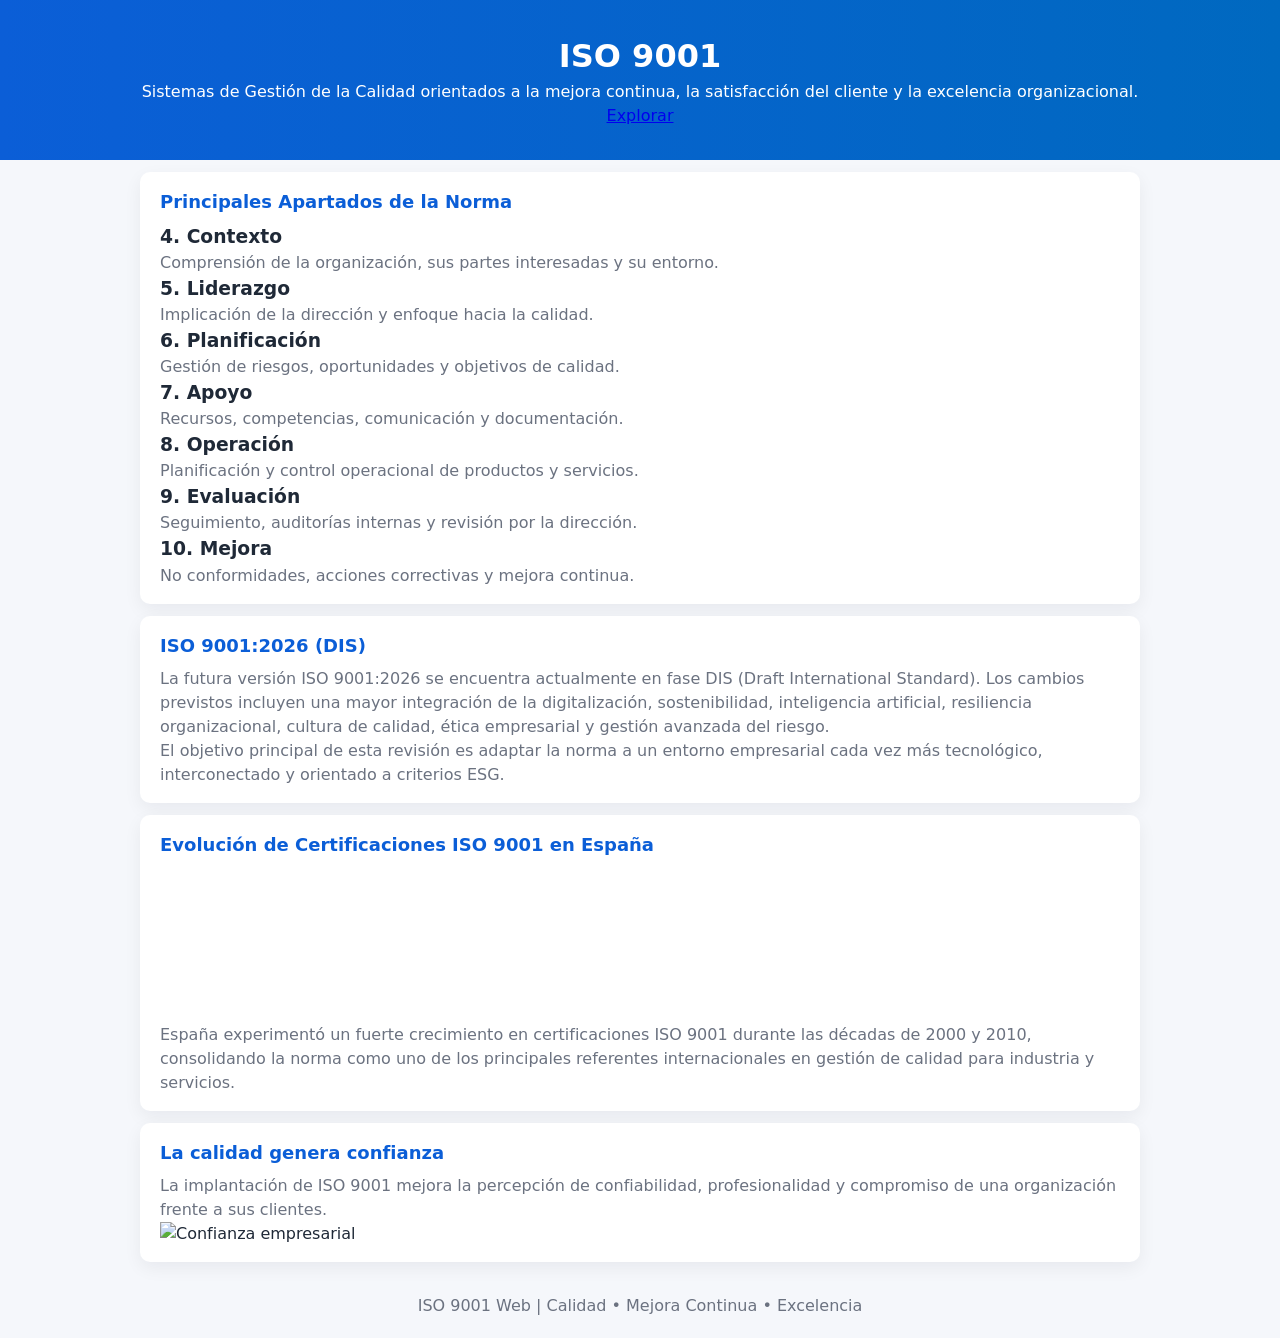
==== iso9001.html @ f39e6edf "Nueva página ISO 9001" ====
<!DOCTYPE html>
<html lang="es">
<head>
  <meta charset="UTF-8">
  <meta name="viewport" content="width=device-width, initial-scale=1.0">
  <title>ISO 9001</title>

  <link rel="stylesheet" href="style.css">

  <link rel="preconnect" href="https://fonts.googleapis.com">
  <link rel="preconnect" href="https://fonts.gstatic.com" crossorigin>

  <link href="https://fonts.googleapis.com/css2?family=Poppins:wght@300;400;500;600;700&display=swap" rel="stylesheet">

  <script src="https://kit.fontawesome.com/a2e0ad6c1f.js" crossorigin="anonymous"></script>
</head>

<body>

  <!-- HERO -->

  <header class="hero">

    <div class="hero-content">

      <h1>ISO 9001</h1>

      <p>
        Sistemas de Gestión de la Calidad orientados a la mejora continua,
        la satisfacción del cliente y la excelencia organizacional.
      </p>

      <a href="#apartados" class="btn">Explorar</a>

    </div>

  </header>

  <!-- APARTADOS -->

  <section id="apartados" class="section">

    <h2>Principales Apartados de la Norma</h2>

    <div class="cards">

      <div class="card">
        <i class="fas fa-building"></i>
        <h3>4. Contexto</h3>
        <p>
          Comprensión de la organización, sus partes interesadas y su entorno.
        </p>
      </div>

      <div class="card">
        <i class="fas fa-users"></i>
        <h3>5. Liderazgo</h3>
        <p>
          Implicación de la dirección y enfoque hacia la calidad.
        </p>
      </div>

      <div class="card">
        <i class="fas fa-lightbulb"></i>
        <h3>6. Planificación</h3>
        <p>
          Gestión de riesgos, oportunidades y objetivos de calidad.
        </p>
      </div>

      <div class="card">
        <i class="fas fa-cogs"></i>
        <h3>7. Apoyo</h3>
        <p>
          Recursos, competencias, comunicación y documentación.
        </p>
      </div>

      <div class="card">
        <i class="fas fa-industry"></i>
        <h3>8. Operación</h3>
        <p>
          Planificación y control operacional de productos y servicios.
        </p>
      </div>

      <div class="card">
        <i class="fas fa-chart-line"></i>
        <h3>9. Evaluación</h3>
        <p>
          Seguimiento, auditorías internas y revisión por la dirección.
        </p>
      </div>

      <div class="card">
        <i class="fas fa-arrow-up"></i>
        <h3>10. Mejora</h3>
        <p>
          No conformidades, acciones correctivas y mejora continua.
        </p>
      </div>

    </div>

  </section>

  <!-- ISO 9001 2026 -->

  <section class="section dark-section">

    <h2>ISO 9001:2026 (DIS)</h2>

    <div class="info-box">

      <p>
        La futura versión ISO 9001:2026 se encuentra actualmente en fase
        DIS (Draft International Standard). Los cambios previstos incluyen
        una mayor integración de la digitalización, sostenibilidad,
        inteligencia artificial, resiliencia organizacional, cultura de calidad,
        ética empresarial y gestión avanzada del riesgo.
      </p>

      <p>
        El objetivo principal de esta revisión es adaptar la norma a un entorno
        empresarial cada vez más tecnológico, interconectado y orientado
        a criterios ESG.
      </p>

    </div>

  </section>

  <!-- CERTIFICACIONES -->

  <section class="section">

    <h2>Evolución de Certificaciones ISO 9001 en España</h2>

    <div class="chart-container">

      <canvas id="isoChart"></canvas>

    </div>

    <p class="chart-text">

      España experimentó un fuerte crecimiento en certificaciones ISO 9001
      durante las décadas de 2000 y 2010, consolidando la norma como uno
      de los principales referentes internacionales en gestión de calidad
      para industria y servicios.

    </p>

  </section>

  <!-- CONFIANZA -->

  <section class="trust-section">

    <div class="trust-text">

      <h2>La calidad genera confianza</h2>

      <p>
        La implantación de ISO 9001 mejora la percepción de confiabilidad,
        profesionalidad y compromiso de una organización frente a sus clientes.
      </p>

    </div>

    <div class="trust-image">

      <img src="https://images.unsplash.com/photo-1520607162513-77705c0f0d4a?q=80&w=1200&auto=format&fit=crop" alt="Confianza empresarial">

    </div>

  </section>

  <!-- FOOTER -->

  <footer>

    <p>ISO 9001 Web | Calidad • Mejora Continua • Excelencia</p>

  </footer>

  <script src="https://cdn.jsdelivr.net/npm/chart.js"></script>

  <script src="script.js"></script>

</body>
</html>
---- style.css ----
/* Estilos básicos para "Mi Primera Web" - Sistema de Gestión de Calidad */
:root{
	--bg:#f5f7fb;
	--card:#ffffff;
	--accent:#0b5ed7;
	--text:#1f2937;
	--muted:#6b7280;
}

*{box-sizing:border-box;margin:0;padding:0}
html,body{height:100%}
body{
	font-family:Inter, system-ui, -apple-system, 'Segoe UI', Roboto, 'Helvetica Neue', Arial;
	background:var(--bg);
	color:var(--text);
	line-height:1.5;
	-webkit-font-smoothing:antialiased;
}

header{
	background:linear-gradient(90deg,var(--accent),#0069c0);
	color:#fff;
	padding:2rem 1rem;
	text-align:center;
}
header h1{font-size:1.5rem}

nav{
	display:flex;gap:0.5rem;justify-content:center;flex-wrap:wrap;
	background:transparent;padding:0.75rem 1rem;border-bottom:1px solid rgba(31,41,55,0.06);
}
nav a{
	text-decoration:none;color:var(--accent);padding:0.5rem 0.75rem;border-radius:6px;font-weight:600;
}
nav a:hover{background:rgba(11,94,215,0.08)}

main,section{max-width:900px;margin:1.25rem auto;padding:0 1rem}

section{
	background:var(--card);border-radius:10px;padding:1rem 1.25rem;margin:0.75rem 1rem;box-shadow:0 6px 18px rgba(15,23,42,0.06);
}
section h2{color:var(--accent);margin-bottom:0.5rem;font-size:1.125rem}
section p{color:var(--muted)}

@media (min-width:900px){
	header h1{font-size:2rem}
	nav{justify-content:flex-start;padding:1rem 3rem}
	nav a{margin-right:0.5rem}
	main,section{max-width:1000px;margin-left:auto;margin-right:auto}
}

/* Small utility classes */
.muted{color:var(--muted)}
.sr-only{position:absolute;width:1px;height:1px;padding:0;margin:-1px;overflow:hidden;clip:rect(0,0,0,0);border:0}

/* Footer spacing if added */
footer{padding:1.25rem;text-align:center;color:var(--muted)}
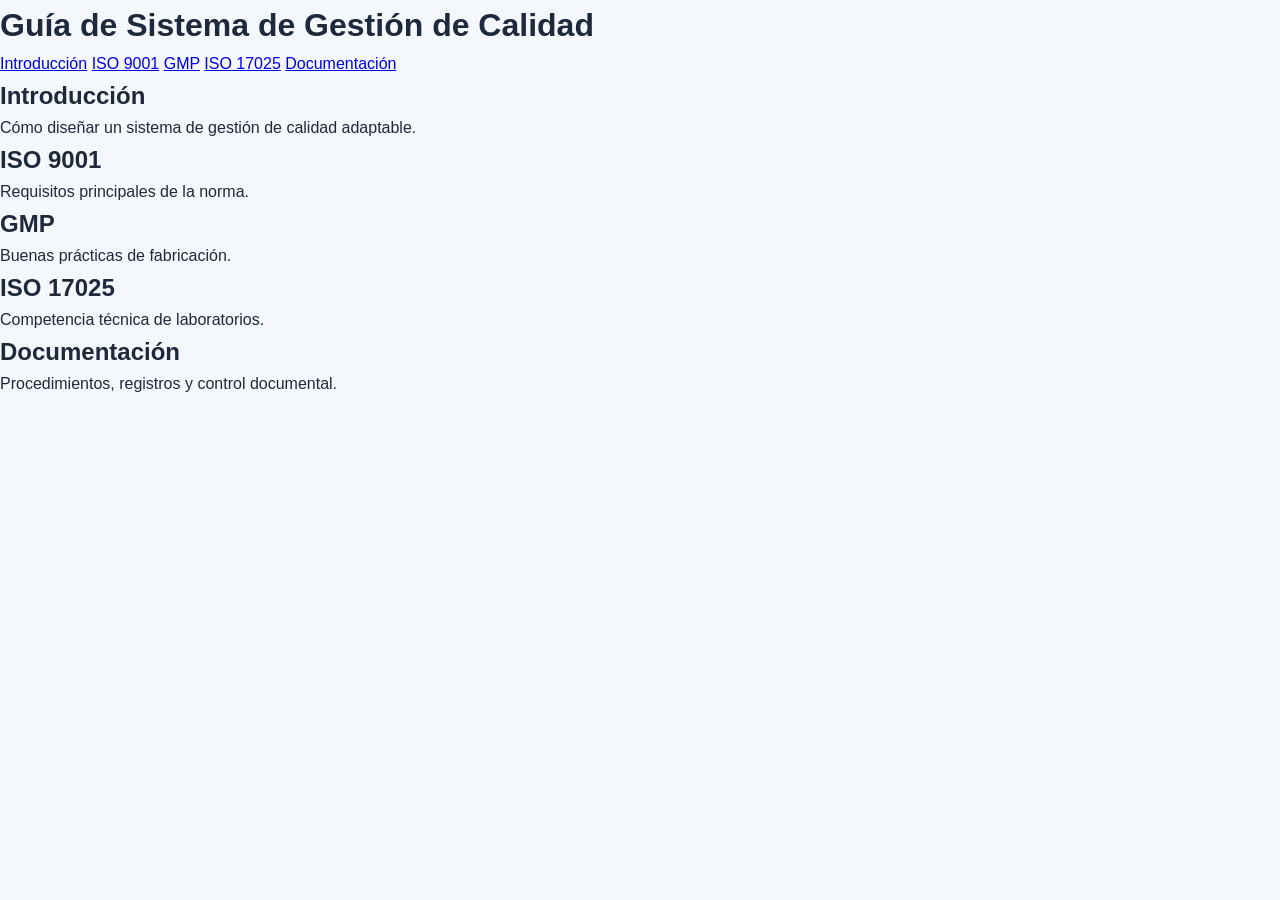
==== commit 714457c3: "index" ====
--- a/iso9001.html
+++ b/iso9001.html
@@ -1,192 +1,51 @@
 <!DOCTYPE html>
 <html lang="es">
 <head>
-  <meta charset="UTF-8">
-  <meta name="viewport" content="width=device-width, initial-scale=1.0">
-  <title>ISO 9001</title>
-
-  <link rel="stylesheet" href="style.css">
-
-  <link rel="preconnect" href="https://fonts.googleapis.com">
-  <link rel="preconnect" href="https://fonts.gstatic.com" crossorigin>
-
-  <link href="https://fonts.googleapis.com/css2?family=Poppins:wght@300;400;500;600;700&display=swap" rel="stylesheet">
-
-  <script src="https://kit.fontawesome.com/a2e0ad6c1f.js" crossorigin="anonymous"></script>
+    <meta charset="UTF-8">
+    <meta name="viewport" content="width=device-width, initial-scale=1.0">
+    <title>Sistema de Gestión de Calidad</title>
+    <link rel="stylesheet" href="style.css">
 </head>
 
 <body>
 
-  <!-- HERO -->
+<header>
+    <h1>Guía de Sistema de Gestión de Calidad</h1>
+</header>
 
-  <header class="hero">
+<nav>
+    <a href="#introduccion">Introducción</a>
+    <a href="#iso9001">ISO 9001</a>
+    <a href="#gmp">GMP</a>
+    <a href="#iso17025">ISO 17025</a>
+    <a href="#documentacion">Documentación</a>
+</nav>
 
-    <div class="hero-content">
+<section id="introduccion">
+    <h2>Introducción</h2>
+    <p>Cómo diseñar un sistema de gestión de calidad adaptable.</p>
+</section>
 
-      <h1>ISO 9001</h1>
+<section id="iso9001">
+    <h2>ISO 9001</h2>
+    <p>Requisitos principales de la norma.</p>
+</section>
 
-      <p>
-        Sistemas de Gestión de la Calidad orientados a la mejora continua,
-        la satisfacción del cliente y la excelencia organizacional.
-      </p>
+<section id="gmp">
+    <h2>GMP</h2>
+    <p>Buenas prácticas de fabricación.</p>
+</section>
 
-      <a href="#apartados" class="btn">Explorar</a>
+<section id="iso17025">
+    <h2>ISO 17025</h2>
+    <p>Competencia técnica de laboratorios.</p>
+</section>
 
-    </div>
+<section id="documentacion">
+    <h2>Documentación</h2>
+    <p>Procedimientos, registros y control documental.</p>
+</section>
 
-  </header>
-
-  <!-- APARTADOS -->
-
-  <section id="apartados" class="section">
-
-    <h2>Principales Apartados de la Norma</h2>
-
-    <div class="cards">
-
-      <div class="card">
-        <i class="fas fa-building"></i>
-        <h3>4. Contexto</h3>
-        <p>
-          Comprensión de la organización, sus partes interesadas y su entorno.
-        </p>
-      </div>
-
-      <div class="card">
-        <i class="fas fa-users"></i>
-        <h3>5. Liderazgo</h3>
-        <p>
-          Implicación de la dirección y enfoque hacia la calidad.
-        </p>
-      </div>
-
-      <div class="card">
-        <i class="fas fa-lightbulb"></i>
-        <h3>6. Planificación</h3>
-        <p>
-          Gestión de riesgos, oportunidades y objetivos de calidad.
-        </p>
-      </div>
-
-      <div class="card">
-        <i class="fas fa-cogs"></i>
-        <h3>7. Apoyo</h3>
-        <p>
-          Recursos, competencias, comunicación y documentación.
-        </p>
-      </div>
-
-      <div class="card">
-        <i class="fas fa-industry"></i>
-        <h3>8. Operación</h3>
-        <p>
-          Planificación y control operacional de productos y servicios.
-        </p>
-      </div>
-
-      <div class="card">
-        <i class="fas fa-chart-line"></i>
-        <h3>9. Evaluación</h3>
-        <p>
-          Seguimiento, auditorías internas y revisión por la dirección.
-        </p>
-      </div>
-
-      <div class="card">
-        <i class="fas fa-arrow-up"></i>
-        <h3>10. Mejora</h3>
-        <p>
-          No conformidades, acciones correctivas y mejora continua.
-        </p>
-      </div>
-
-    </div>
-
-  </section>
-
-  <!-- ISO 9001 2026 -->
-
-  <section class="section dark-section">
-
-    <h2>ISO 9001:2026 (DIS)</h2>
-
-    <div class="info-box">
-
-      <p>
-        La futura versión ISO 9001:2026 se encuentra actualmente en fase
-        DIS (Draft International Standard). Los cambios previstos incluyen
-        una mayor integración de la digitalización, sostenibilidad,
-        inteligencia artificial, resiliencia organizacional, cultura de calidad,
-        ética empresarial y gestión avanzada del riesgo.
-      </p>
-
-      <p>
-        El objetivo principal de esta revisión es adaptar la norma a un entorno
-        empresarial cada vez más tecnológico, interconectado y orientado
-        a criterios ESG.
-      </p>
-
-    </div>
-
-  </section>
-
-  <!-- CERTIFICACIONES -->
-
-  <section class="section">
-
-    <h2>Evolución de Certificaciones ISO 9001 en España</h2>
-
-    <div class="chart-container">
-
-      <canvas id="isoChart"></canvas>
-
-    </div>
-
-    <p class="chart-text">
-
-      España experimentó un fuerte crecimiento en certificaciones ISO 9001
-      durante las décadas de 2000 y 2010, consolidando la norma como uno
-      de los principales referentes internacionales en gestión de calidad
-      para industria y servicios.
-
-    </p>
-
-  </section>
-
-  <!-- CONFIANZA -->
-
-  <section class="trust-section">
-
-    <div class="trust-text">
-
-      <h2>La calidad genera confianza</h2>
-
-      <p>
-        La implantación de ISO 9001 mejora la percepción de confiabilidad,
-        profesionalidad y compromiso de una organización frente a sus clientes.
-      </p>
-
-    </div>
-
-    <div class="trust-image">
-
-      <img src="https://images.unsplash.com/photo-1520607162513-77705c0f0d4a?q=80&w=1200&auto=format&fit=crop" alt="Confianza empresarial">
-
-    </div>
-
-  </section>
-
-  <!-- FOOTER -->
-
-  <footer>
-
-    <p>ISO 9001 Web | Calidad • Mejora Continua • Excelencia</p>
-
-  </footer>
-
-  <script src="https://cdn.jsdelivr.net/npm/chart.js"></script>
-
-  <script src="script.js"></script>
-
+<script src="script.js"></script>
 </body>
 </html>
--- a/style.css
+++ b/style.css
@@ -1,58 +1,152 @@
-/* Estilos básicos para "Mi Primera Web" - Sistema de Gestión de Calidad */
-:root{
-	--bg:#f5f7fb;
-	--card:#ffffff;
-	--accent:#0b5ed7;
-	--text:#1f2937;
-	--muted:#6b7280;
+*{
+	margin:0;
+	padding:0;
+	box-sizing:border-box;
 }
 
-*{box-sizing:border-box;margin:0;padding:0}
-html,body{height:100%}
 body{
-	font-family:Inter, system-ui, -apple-system, 'Segoe UI', Roboto, 'Helvetica Neue', Arial;
-	background:var(--bg);
-	color:var(--text);
-	line-height:1.5;
-	-webkit-font-smoothing:antialiased;
+	font-family:'Poppins', sans-serif;
+	background:#f4f7fb;
+	color:#1e293b;
+	line-height:1.6;
 }
 
-header{
-	background:linear-gradient(90deg,var(--accent),#0069c0);
-	color:#fff;
-	padding:2rem 1rem;
+.hero{
+	height:100vh;
+	background:linear-gradient(135deg,#0f172a,#1d4ed8);
+	display:flex;
+	align-items:center;
+	justify-content:center;
 	text-align:center;
-}
-header h1{font-size:1.5rem}
-
-nav{
-	display:flex;gap:0.5rem;justify-content:center;flex-wrap:wrap;
-	background:transparent;padding:0.75rem 1rem;border-bottom:1px solid rgba(31,41,55,0.06);
-}
-nav a{
-	text-decoration:none;color:var(--accent);padding:0.5rem 0.75rem;border-radius:6px;font-weight:600;
-}
-nav a:hover{background:rgba(11,94,215,0.08)}
-
-main,section{max-width:900px;margin:1.25rem auto;padding:0 1rem}
-
-section{
-	background:var(--card);border-radius:10px;padding:1rem 1.25rem;margin:0.75rem 1rem;box-shadow:0 6px 18px rgba(15,23,42,0.06);
-}
-section h2{color:var(--accent);margin-bottom:0.5rem;font-size:1.125rem}
-section p{color:var(--muted)}
-
-@media (min-width:900px){
-	header h1{font-size:2rem}
-	nav{justify-content:flex-start;padding:1rem 3rem}
-	nav a{margin-right:0.5rem}
-	main,section{max-width:1000px;margin-left:auto;margin-right:auto}
+	color:white;
+	padding:40px;
 }
 
-/* Small utility classes */
-.muted{color:var(--muted)}
-.sr-only{position:absolute;width:1px;height:1px;padding:0;margin:-1px;overflow:hidden;clip:rect(0,0,0,0);border:0}
+.hero-content{
+	max-width:800px;
+}
 
-/* Footer spacing if added */
-footer{padding:1.25rem;text-align:center;color:var(--muted)}
+.hero h1{
+	font-size:5rem;
+	margin-bottom:20px;
+}
 
+.hero p{
+	font-size:1.3rem;
+	margin-bottom:30px;
+}
+
+.btn{
+	background:white;
+	color:#1d4ed8;
+	padding:14px 30px;
+	border-radius:50px;
+	text-decoration:none;
+	font-weight:600;
+	transition:0.3s;
+}
+
+.btn:hover{
+	transform:translateY(-3px);
+}
+
+.section{
+	padding:80px 10%;
+}
+
+.section h2{
+	text-align:center;
+	margin-bottom:50px;
+	font-size:2.5rem;
+	color:#0f172a;
+}
+
+.cards{
+	display:grid;
+	grid-template-columns:repeat(auto-fit,minmax(250px,1fr));
+	gap:25px;
+}
+
+.card{
+	background:white;
+	padding:30px;
+	border-radius:20px;
+	box-shadow:0 10px 30px rgba(0,0,0,0.08);
+	transition:0.3s;
+}
+
+.card:hover{
+	transform:translateY(-10px);
+}
+
+.card i{
+	font-size:2rem;
+	color:#2563eb;
+	margin-bottom:20px;
+}
+
+.dark-section{
+	background:#0f172a;
+	color:white;
+}
+
+.dark-section h2{
+	color:white;
+}
+
+.info-box{
+	max-width:900px;
+	margin:auto;
+	background:rgba(255,255,255,0.08);
+	padding:40px;
+	border-radius:20px;
+	backdrop-filter:blur(10px);
+}
+
+.chart-container{
+	max-width:900px;
+	margin:auto;
+}
+
+.chart-text{
+	text-align:center;
+	margin-top:30px;
+}
+
+.trust-section{
+	display:grid;
+	grid-template-columns:1fr 1fr;
+	align-items:center;
+	gap:40px;
+	padding:80px 10%;
+	background:white;
+}
+
+.trust-image img{
+	width:100%;
+	border-radius:20px;
+	box-shadow:0 10px 30px rgba(0,0,0,0.15);
+}
+
+footer{
+	background:#0f172a;
+	color:white;
+	text-align:center;
+	padding:30px;
+}
+
+html{
+	scroll-behavior:smooth;
+}
+
+@media(max-width:900px){
+
+	.trust-section{
+		grid-template-columns:1fr;
+	}
+
+	.hero h1{
+		font-size:3rem;
+	}
+
+}
